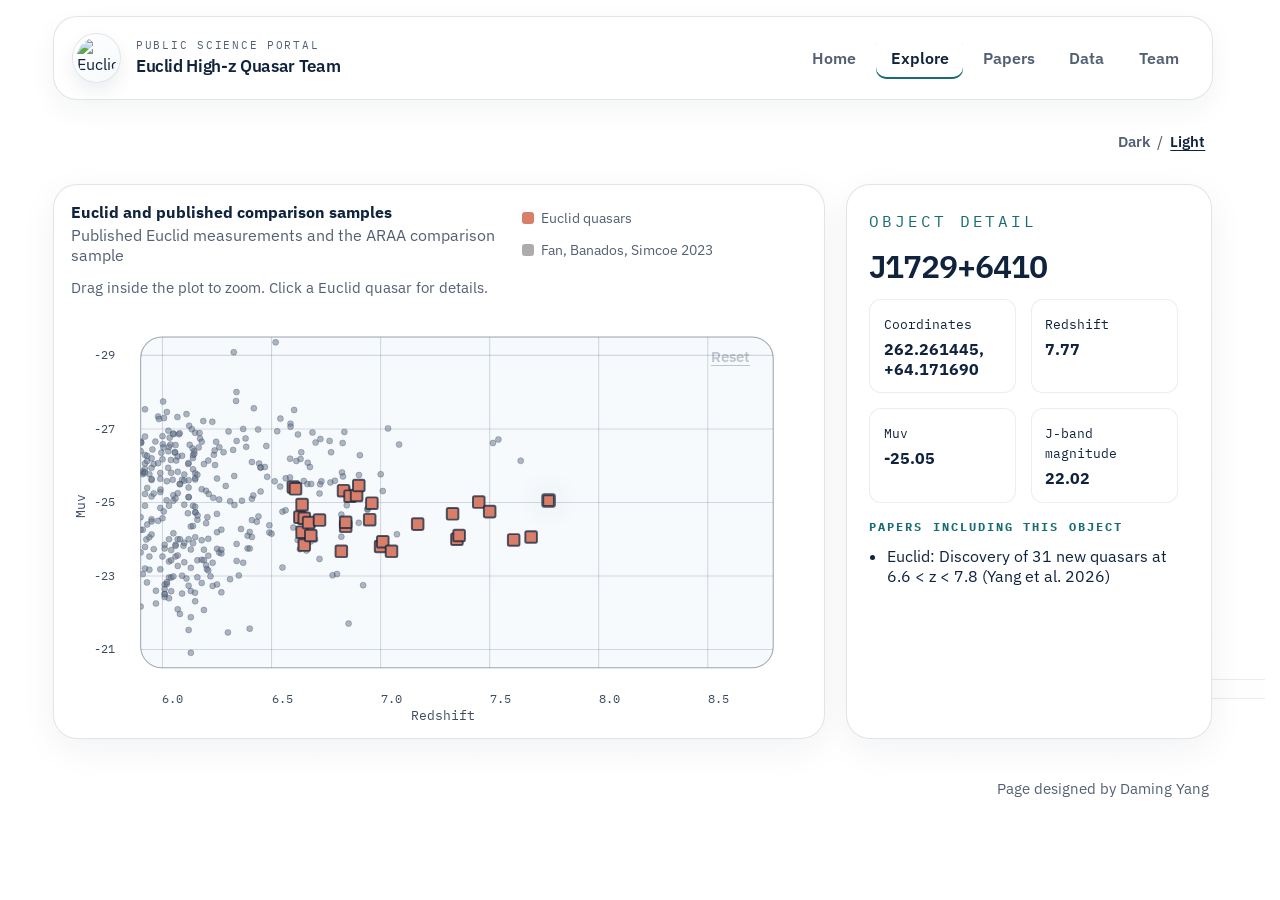
==== explore.html @ 630f3963 "Publish real Euclid quasar sample and paper updates" ====
<!DOCTYPE html>
<html lang="en">
  <head>
    <meta charset="UTF-8" />
    <meta name="viewport" content="width=device-width, initial-scale=1.0" />
    <title>Explore | Euclid High-z Quasar Team</title>
    <meta
      name="description"
      content="Prototype exploration page for the Euclid high-z quasar team."
    />
    <script>
      (function () {
        try {
          var theme = localStorage.getItem("euclid-site-theme");
          document.documentElement.dataset.theme =
            theme === "dark" || theme === "light" ? theme : "light";
        } catch (error) {
          document.documentElement.dataset.theme = "light";
        }
      })();
    </script>
    <link rel="icon" type="image/png" href="assets/logo/icon.png" />
    <link rel="preload" as="image" href="assets/test/bh.png" />
    <link rel="preload" as="image" href="assets/test/bh_light.png" />
    <link rel="stylesheet" href="assets/styles.css" />
    <script defer src="assets/published-sample.js"></script>
    <script defer src="assets/sky-map-overlays.js"></script>
    <script defer src="assets/generated/gaia-equirectangular-inline.js"></script>
    <script defer src="assets/site-data.js"></script>
    <script defer src="assets/site.js"></script>
  </head>
  <body data-page="explore">
    <div class="site-scene" aria-hidden="true">
      <img
        class="site-blackhole-image site-blackhole-light"
        src="assets/test/bh_light.png"
        alt=""
        loading="eager"
        decoding="async"
        fetchpriority="high"
      />
      <img
        class="site-blackhole-image site-blackhole-dark"
        src="assets/test/bh.png"
        alt=""
        loading="eager"
        decoding="async"
        fetchpriority="high"
      />
    </div>
    <div class="site-shell">
      <header class="site-header">
        <a class="brand" href="index.html">
          <img class="brand-logo" src="assets/logo/Euclid_logo.png" alt="Euclid logo" />
          <span class="brand-copy">
            <small>Public Science Portal</small>
            <strong>Euclid High-z Quasar Team</strong>
          </span>
        </a>
        <nav class="site-nav" aria-label="Primary">
          <a data-nav="home" href="index.html">Home</a>
          <a data-nav="explore" href="explore.html">Explore</a>
          <a data-nav="papers" href="papers.html">Papers</a>
          <a data-nav="data" href="data.html">Data</a>
          <a data-nav="team" href="team.html">Team</a>
        </nav>
      </header>
      <div class="site-header-controls">
        <div class="paper-view-toggle site-theme-switcher" aria-label="Theme mode">
          <button class="paper-view-button" type="button" data-theme-option="dark" aria-pressed="false">Dark</button>
          <span class="paper-view-separator" aria-hidden="true">/</span>
          <button class="paper-view-button" type="button" data-theme-option="light" aria-pressed="false">Light</button>
        </div>
      </div>

      <main>
        <section class="plot-section">
          <div class="plot-layout">
            <div class="plot-card">
              <div class="plot-header">
                <div>
                  <strong>Euclid and published comparison samples</strong>
                  <span>Published Euclid measurements and the ARAA comparison sample</span>
                </div>
                <div class="legend">
                  <span><i class="legend-dot euclid"></i>Euclid quasars</span>
                  <span><i class="legend-dot other"></i>Fan, Banados, Simcoe 2023</span>
                </div>
              </div>
              <div class="plot-toolbar">
                <p class="plot-instruction">Drag inside the plot to zoom. Click a Euclid quasar for details.</p>
              </div>
              <div class="plot-stage" id="plot-stage">
                <svg
                  id="quasar-plot"
                  class="quasar-plot"
                  viewBox="0 0 760 430"
                  role="img"
                  aria-label="Scatter plot of redshift versus ultraviolet absolute magnitude"
                ></svg>
                <button
                  class="plot-reset-floating"
                  id="plot-reset-button"
                  type="button"
                  disabled
                >
                  Reset
                </button>
                <div class="plot-point-preview" id="explore-point-preview" hidden></div>
              </div>
              <noscript>
                <p class="noscript-note">The interactive plot requires JavaScript.</p>
              </noscript>
            </div>

            <aside class="detail-card" id="quasar-detail">
              <div class="detail-card-scroll">
                <p class="eyebrow">Object detail</p>
                <h3>J1729+6410</h3>
                <div class="detail-grid">
                  <article>
                    <span>Coordinates</span>
                    <strong>262.261445, +64.171690</strong>
                  </article>
                  <article>
                    <span>Redshift</span>
                    <strong>7.77</strong>
                  </article>
                  <article>
                    <span>Muv</span>
                    <strong>-25.05</strong>
                  </article>
                  <article>
                    <span>J-band magnitude</span>
                    <strong>22.02</strong>
                  </article>
                </div>
                <div class="detail-linked-papers">
                  <h4 class="eyebrow">Papers including this object</h4>
                  <ul>
                    <li>
                      <a href="papers.html#paper-yang-2026">Euclid: Discovery of 31 new quasars at 6.6 &lt; z &lt; 7.8 (Yang et al. 2026)</a>
                    </li>
                  </ul>
                </div>
              </div>
            </aside>
          </div>
        </section>

        <section class="plot-section">
          <div class="plot-card sky-map-card">
            <div class="plot-header">
              <div>
                <strong>Euclid quasar sky map</strong>
                <span>Hammer projection in equatorial coordinates, with the Gaia all-sky view, Euclid survey footprint, and Galactic plane.</span>
              </div>
              <div class="legend">
                <span><i class="legend-dot sky-quasar"></i>Euclid quasars</span>
                <span><i class="legend-dot footprint"></i>Euclid footprint</span>
                <span><i class="legend-dot galactic"></i>Galactic plane</span>
              </div>
            </div>
            <div class="sky-map-stage">
              <canvas
                id="sky-map-background-canvas"
                class="sky-map-background-canvas"
                width="960"
                height="560"
                aria-hidden="true"
              ></canvas>
              <svg
                id="sky-map"
                class="sky-map"
                viewBox="0 0 960 560"
                role="img"
                aria-label="All-sky map of Euclid quasars in equatorial coordinates"
              ></svg>
              <div class="sky-map-drag-hint" aria-hidden="true">
                <span>↔</span> Drag horizontally
              </div>
              <div class="plot-point-preview plot-point-preview-wide" id="sky-map-point-preview" hidden></div>
            </div>
            <p class="sky-map-note">
              RA increases to the left. Drag horizontally to change the central right ascension. The footprint boundary is precomputed from the current RSD equatorial HEALPix map.
              <span class="sky-map-credit">Gaia image credit: ESA/Gaia/DPAC, CC BY-SA 3.0 IGO.</span>
            </p>
          </div>
        </section>

      </main>

      <footer class="site-footer">
        <p></p>
        <p>Page designed by Daming Yang</p>
      </footer>

      <div class="catalog-popover" id="catalog-popover" hidden></div>
    </div>
  </body>
</html>
---- assets/styles.css ----
@import url("https://fonts.googleapis.com/css2?family=Cormorant+Garamond:wght@500;600;700&family=IBM+Plex+Mono:wght@400;500&family=IBM+Plex+Sans:wght@400;500;600&display=swap");

@view-transition {
  navigation: auto;
}

:root {
  --page-background: #ffffff;
  --bg: #ffffff;
  --bg-strong: #ffffff;
  --surface: #ffffff;
  --surface-strong: #ffffff;
  --surface-soft: #f8fafc;
  --surface-muted: rgba(16, 35, 61, 0.04);
  --surface-overlay: rgba(255, 255, 255, 0.98);
  --line: rgba(16, 35, 61, 0.12);
  --line-soft: rgba(16, 35, 61, 0.08);
  --ink: #10233d;
  --ink-soft: rgba(16, 35, 61, 0.72);
  --navy: #10233d;
  --teal: #176d73;
  --teal-soft: #8ec2c0;
  --coral: #d97960;
  --gold: #ccb15e;
  --shadow: 0 10px 36px rgba(16, 35, 61, 0.06);
  --header-shadow: 0 10px 28px rgba(16, 35, 61, 0.05);
  --brand-logo-bg: linear-gradient(145deg, rgba(255, 255, 255, 0.98), rgba(245, 248, 251, 0.92));
  --brand-logo-border: rgba(16, 35, 61, 0.1);
  --brand-logo-shadow: 0 8px 18px rgba(16, 35, 61, 0.08);
  --frame-strong: var(--navy);
  --frame-soft: rgba(16, 35, 61, 0.18);
  --button-primary-ink: #ffffff;
  --button-secondary-border: rgba(16, 35, 61, 0.12);
  --paper-button-active: rgba(16, 35, 61, 0.04);
  --grid-line: rgba(16, 35, 61, 0.03);
  --plot-stroke: rgba(16, 35, 61, 0.16);
  --plot-text: rgba(16, 35, 61, 0.82);
  --plot-frame-fill: rgba(247, 250, 252, 0.92);
  --plot-frame-stroke: rgba(16, 35, 61, 0.22);
  --literature-point: rgba(16, 35, 61, 0.2);
  --other-point: rgba(103, 116, 138, 0.52);
  --other-point-stroke: rgba(16, 35, 61, 0.28);
  --plot-label-color: rgba(16, 35, 61, 0.82);
  --plot-preview-shadow: 0 22px 50px rgba(16, 35, 61, 0.16);
  --plot-preview-hover-shadow: 0 24px 58px rgba(16, 35, 61, 0.2);
  --sky-boundary-stroke: rgba(0, 0, 0, 0.9);
  --sky-grid-stroke: rgba(240, 236, 228, 0.18);
  --sky-label-color: rgba(244, 241, 232, 0.86);
  --sky-axis-label-color: rgba(0, 0, 0, 0.88);
  --sky-footprint-stroke: #78d6ef;
  --sky-galactic-stroke: rgba(244, 241, 232, 0.68);
  --sky-point-fill: #efaa91;
  --sky-point-stroke: rgba(244, 241, 232, 0.9);
  --sky-point-glow: rgba(239, 170, 145, 0.38);
  --popover-shadow: 0 30px 80px rgba(16, 35, 61, 0.16);
  --modal-backdrop: rgba(16, 35, 61, 0.26);
  --control-border-strong: rgba(16, 35, 61, 0.22);
  --table-row-line: rgba(16, 35, 61, 0.1);
  --euclid-point-stroke: rgba(16, 35, 61, 0.74);
  --euclid-point-glow: rgba(16, 35, 61, 0.14);
  --avatar-surface: linear-gradient(145deg, rgba(241, 246, 248, 0.96), rgba(230, 238, 242, 0.92));
  --avatar-figure: rgba(16, 35, 61, 0.9);
  --avatar-accent: rgba(23, 109, 115, 0.18);
  --popup-surface: #ffffff;
  --popup-surface-soft: #f8fafc;
  --popup-line: rgba(16, 35, 61, 0.12);
  --popup-line-soft: rgba(16, 35, 61, 0.08);
  --popup-ink: #10233d;
  --popup-ink-soft: rgba(16, 35, 61, 0.72);
  --theme-toggle-background: transparent;
  --theme-toggle-border: rgba(16, 35, 61, 0.12);
  --theme-toggle-ink: var(--ink-soft);
  --theme-bh-image: url("test/bh_light.png");
  --theme-bh-opacity: 0.32;
  --theme-bh-blend: multiply;
  --theme-bh-shadow:
    drop-shadow(0 0 16px rgba(16, 35, 61, 0.06))
    drop-shadow(0 0 48px rgba(16, 35, 61, 0.08));
  --radius-lg: 24px;
  --radius-md: 16px;
  --radius-sm: 12px;
  --content-width: min(1160px, calc(100vw - 2rem));
}

html[data-theme="dark"] {
  --page-background:
    radial-gradient(circle at 18% 16%, rgba(148, 155, 168, 0.1), transparent 26%),
    radial-gradient(circle at 78% 18%, rgba(255, 255, 255, 0.04), transparent 24%),
    radial-gradient(circle at 82% 84%, rgba(255, 255, 255, 0.03), transparent 20%),
    linear-gradient(180deg, #070809 0%, #090b0d 48%, #020203 100%);
  --bg: #070809;
  --bg-strong: rgba(7, 13, 27, 0.82);
  --surface: rgba(7, 13, 27, 0.76);
  --surface-strong: rgba(7, 13, 27, 0.82);
  --surface-soft: rgba(16, 26, 42, 0.9);
  --surface-muted: rgba(244, 241, 232, 0.08);
  --surface-overlay: rgba(10, 16, 29, 0.98);
  --line: rgba(221, 233, 255, 0.18);
  --line-soft: rgba(221, 233, 255, 0.12);
  --ink: #f5f8ff;
  --ink-soft: rgba(226, 235, 255, 0.76);
  --navy: #f4f1e8;
  --teal: #70c8f1;
  --teal-soft: #8ec2c0;
  --coral: #e59b83;
  --gold: #dfcb86;
  --shadow: 0 24px 60px rgba(0, 0, 0, 0.28);
  --header-shadow: 0 24px 60px rgba(0, 0, 0, 0.28);
  --brand-logo-bg: linear-gradient(145deg, rgba(17, 28, 48, 0.96), rgba(10, 17, 29, 0.96));
  --brand-logo-border: rgba(221, 233, 255, 0.14);
  --brand-logo-shadow: 0 8px 24px rgba(0, 0, 0, 0.28);
  --frame-strong: rgba(244, 241, 232, 0.96);
  --frame-soft: rgba(240, 236, 228, 0.82);
  --button-primary-ink: #08090b;
  --button-secondary-border: rgba(221, 233, 255, 0.18);
  --paper-button-active: rgba(244, 241, 232, 0.08);
  --grid-line: rgba(240, 236, 228, 0.06);
  --plot-stroke: rgba(240, 236, 228, 0.14);
  --plot-text: rgba(226, 235, 255, 0.78);
  --plot-frame-fill: rgba(10, 16, 29, 0.76);
  --plot-frame-stroke: rgba(221, 233, 255, 0.18);
  --literature-point: rgba(240, 236, 228, 0.24);
  --other-point: rgba(214, 213, 210, 0.34);
  --other-point-stroke: rgba(244, 241, 232, 0.18);
  --plot-label-color: rgba(226, 235, 255, 0.72);
  --plot-preview-shadow: 0 24px 58px rgba(0, 0, 0, 0.34);
  --plot-preview-hover-shadow: 0 26px 64px rgba(0, 0, 0, 0.42);
  --sky-boundary-stroke: rgba(244, 241, 232, 0.32);
  --sky-grid-stroke: rgba(240, 236, 228, 0.18);
  --sky-label-color: rgba(244, 241, 232, 0.86);
  --sky-axis-label-color: rgba(244, 241, 232, 0.86);
  --sky-footprint-stroke: #78d6ef;
  --sky-galactic-stroke: rgba(244, 241, 232, 0.68);
  --sky-point-fill: #efaa91;
  --sky-point-stroke: rgba(244, 241, 232, 0.9);
  --sky-point-glow: rgba(239, 170, 145, 0.38);
  --popover-shadow: 0 30px 80px rgba(0, 0, 0, 0.42);
  --modal-backdrop: rgba(3, 8, 15, 0.58);
  --control-border-strong: rgba(221, 233, 255, 0.22);
  --table-row-line: rgba(221, 233, 255, 0.12);
  --euclid-point-stroke: rgba(244, 241, 232, 0.88);
  --euclid-point-glow: rgba(239, 170, 145, 0.26);
  --avatar-surface: linear-gradient(145deg, rgba(18, 29, 47, 0.96), rgba(11, 18, 31, 0.94));
  --avatar-figure: rgba(244, 241, 232, 0.94);
  --avatar-accent: rgba(112, 200, 241, 0.16);
  --theme-toggle-background: rgba(244, 241, 232, 0.06);
  --theme-toggle-border: rgba(244, 241, 232, 0.18);
  --theme-toggle-ink: #f4f1e8;
  --theme-bh-image: url("test/bh.png");
  --theme-bh-opacity: 0.74;
  --theme-bh-blend: screen;
  --theme-bh-shadow:
    drop-shadow(0 0 18px rgba(255, 214, 164, 0.08))
    drop-shadow(0 0 80px rgba(255, 214, 164, 0.08));
}

* {
  box-sizing: border-box;
}

html {
  scroll-behavior: smooth;
  overflow-y: scroll;
  scrollbar-gutter: stable;
}

body {
  margin: 0;
  color: var(--ink);
  font-family: "IBM Plex Sans", sans-serif;
  background: var(--page-background);
  min-height: 100vh;
}

body.has-modal {
  overflow: hidden;
}

main {
  view-transition-name: page-main;
}

.brand-logo {
  view-transition-name: brand-logo;
}

.brand-copy {
  view-transition-name: brand-copy;
}

.site-nav [data-nav="home"] {
  view-transition-name: nav-home;
}

.site-nav [data-nav="explore"] {
  view-transition-name: nav-explore;
}

.site-nav [data-nav="papers"] {
  view-transition-name: nav-papers;
}

.site-nav [data-nav="data"] {
  view-transition-name: nav-data;
}

.site-nav [data-nav="team"] {
  view-transition-name: nav-team;
}

::view-transition-old(page-main) {
  animation: page-fade-out 150ms ease both;
}

::view-transition-new(page-main) {
  animation: page-fade-in 240ms cubic-bezier(0.2, 0.8, 0.2, 1) both;
}

::view-transition-old(brand-logo),
::view-transition-new(brand-logo),
::view-transition-old(brand-copy),
::view-transition-new(brand-copy),
::view-transition-old(nav-home),
::view-transition-new(nav-home),
::view-transition-old(nav-explore),
::view-transition-new(nav-explore),
::view-transition-old(nav-papers),
::view-transition-new(nav-papers),
::view-transition-old(nav-data),
::view-transition-new(nav-data),
::view-transition-old(nav-team),
::view-transition-new(nav-team) {
  animation-duration: 180ms;
  animation-timing-function: ease;
}

@keyframes page-fade-out {
  from {
    opacity: 1;
    transform: translateY(0);
  }

  to {
    opacity: 0;
    transform: translateY(8px);
  }
}

@keyframes page-fade-in {
  from {
    opacity: 0;
    transform: translateY(10px);
  }

  to {
    opacity: 1;
    transform: translateY(0);
  }
}

body::before {
  content: "";
  position: fixed;
  inset: 0;
  pointer-events: none;
  background:
    linear-gradient(90deg, transparent 0, transparent calc(100% - 1px), var(--grid-line) calc(100% - 1px)),
    linear-gradient(180deg, transparent 0, transparent calc(100% - 1px), var(--grid-line) calc(100% - 1px));
  background-size: 160px 160px;
  opacity: 0.22;
}

.site-scene {
  position: fixed;
  inset: 0;
  overflow: hidden;
  pointer-events: none;
  z-index: 0;
}

.site-blackhole-image {
  position: absolute;
  right: clamp(-14rem, -10vw, -4rem);
  bottom: clamp(-12rem, -11vh, -4rem);
  width: clamp(30rem, 36vmax, 64rem);
  max-width: 62vw;
  aspect-ratio: 3 / 2;
  object-fit: contain;
  filter: var(--theme-bh-shadow);
  mix-blend-mode: var(--theme-bh-blend);
  opacity: 0;
  will-change: opacity, transform;
  transform: translateZ(0);
}

html[data-theme="light"] .site-blackhole-light {
  opacity: var(--theme-bh-opacity);
}

html[data-theme="dark"] .site-blackhole-dark {
  opacity: var(--theme-bh-opacity);
}

.plot-frame {
  fill: var(--plot-frame-fill);
  stroke: var(--plot-frame-stroke);
}

.plot-frame-outline {
  fill: none;
  stroke: var(--plot-frame-stroke);
  stroke-width: 1.1px;
  pointer-events: none;
}

a {
  color: inherit;
  text-decoration: none;
}

img {
  display: block;
  max-width: 100%;
}

.site-shell {
  width: var(--content-width);
  margin: 0 auto;
  padding: 1rem 0 2.5rem;
}

.site-header,
.site-footer,
.hero,
.plot-section,
.card-section,
.split-callout {
  position: relative;
  z-index: 1;
}

.site-header {
  display: flex;
  align-items: center;
  justify-content: space-between;
  gap: 1rem;
  margin-bottom: 2rem;
  padding: 1rem 1.15rem;
  border: 1px solid var(--line);
  border-radius: var(--radius-lg);
  background: var(--surface-strong);
  backdrop-filter: blur(10px);
  box-shadow: var(--header-shadow);
}

.brand {
  display: inline-flex;
  align-items: center;
  gap: 0.9rem;
}

.brand-copy {
  display: flex;
  flex-direction: column;
  gap: 0.12rem;
}

.brand strong,
.site-nav a,
.button,
.download-link {
  font-weight: 600;
}

.brand small,
.metric-strip span,
.plot-header span,
.small-note,
.site-footer p:last-child {
  color: var(--ink-soft);
}

.brand strong {
  font-size: 1.08rem;
  letter-spacing: -0.02em;
}

.brand small {
  text-transform: uppercase;
  letter-spacing: 0.16em;
  font-size: 0.68rem;
  font-family: "IBM Plex Mono", monospace;
}

.brand-logo {
  width: 3.1rem;
  height: 3.1rem;
  padding: 0.24rem;
  border-radius: 999px;
  background: var(--brand-logo-bg);
  border: 1px solid var(--brand-logo-border);
  box-shadow: var(--brand-logo-shadow);
  object-fit: contain;
  flex-shrink: 0;
}

.brand-mark {
  display: grid;
  place-items: center;
  width: 2.8rem;
  height: 2.8rem;
  border-radius: 12px;
  background: var(--navy);
  color: #fff;
  font-family: "IBM Plex Mono", monospace;
  letter-spacing: 0.08em;
}

.site-nav {
  display: flex;
  gap: 0.35rem;
  flex-wrap: wrap;
  align-items: center;
}

.site-nav a {
  padding: 0.7rem 0.9rem;
  border-radius: 10px;
  color: var(--ink-soft);
  transition: color 150ms ease, box-shadow 150ms ease, background-color 150ms ease, transform 120ms ease, border-color 150ms ease;
}

.site-nav a.is-active {
  background: transparent;
  color: var(--ink);
  box-shadow: inset 0 -2px 0 var(--teal);
}

.site-header-controls {
  display: flex;
  justify-content: flex-end;
  margin: 0.8rem 0 0.2rem;
  padding-right: 0.45rem;
}

.site-theme-switcher {
  align-items: center;
}

.hero,
.split-callout {
  display: grid;
  grid-template-columns: minmax(0, 1.7fr) minmax(280px, 0.95fr);
  gap: 1.5rem;
  align-items: stretch;
}

.hero {
  margin-top: 2rem;
}

.page-hero {
  margin-bottom: 2.4rem;
}

.team-intro-panel,
.hero-copy,
.hero-panel,
.plot-card,
.detail-card,
.info-card,
.paper-card,
.cutout-card,
.team-card,
.split-callout,
.table-shell {
  border: 1px solid var(--line);
  background: var(--surface);
  backdrop-filter: blur(16px);
  box-shadow: var(--shadow);
}

.team-intro-panel,
.hero-copy,
.hero-panel,
.split-callout {
  padding: clamp(1.4rem, 2vw, 2rem);
  border-radius: var(--radius-lg);
}

.team-intro-panel {
  background: var(--surface-strong);
  border-top: 4px solid var(--frame-soft);
}

.team-intro-layout {
  display: grid;
  grid-template-columns: minmax(220px, 0.75fr) minmax(0, 1.5fr);
  gap: 1.8rem;
  align-items: center;
}

.team-intro-copy h1 {
  font-size: clamp(2.5rem, 3.8vw, 3.5rem);
  max-width: none;
  white-space: nowrap;
  margin-bottom: 1rem;
}

.team-intro-copy .lede {
  margin-bottom: 1rem;
}

.hero-copy {
  min-height: 26rem;
  display: flex;
  flex-direction: column;
  justify-content: space-between;
  background: var(--surface-strong);
  color: var(--ink);
  border-top: 4px solid var(--frame-strong);
}

.hero-copy h1 {
  font-size: clamp(1.95rem, 3.4vw, 3.15rem);
  max-width: none;
}

.hero-title-line {
  display: block;
  white-space: nowrap;
}

.hero-copy .lede,
.hero-copy .eyebrow {
  color: var(--ink-soft);
}

.hero-panel {
  display: flex;
  flex-direction: column;
  justify-content: space-between;
  min-height: 26rem;
  background: var(--surface-strong);
  border-top: 4px solid var(--frame-soft);
}

.hero-panel.narrow {
  min-height: auto;
}

.team-consortium-logo {
  width: min(100%, 18rem);
  padding: 0.85rem 1rem;
  border-radius: 20px;
  background: var(--surface-strong);
  border: 1px solid var(--line-soft);
  object-fit: contain;
}

.eyebrow {
  margin: 0 0 0.7rem;
  text-transform: uppercase;
  letter-spacing: 0.18em;
  font-size: 0.72rem;
  font-family: "IBM Plex Mono", monospace;
  color: var(--teal);
}

h1,
h2,
h3 {
  margin: 0;
  font-family: "Cormorant Garamond", serif;
  font-weight: 600;
  letter-spacing: -0.02em;
}

h1 {
  font-size: clamp(2.7rem, 5.2vw, 4.8rem);
  line-height: 0.94;
  max-width: 12ch;
}

h2 {
  font-size: clamp(2.4rem, 5vw, 3.4rem);
  line-height: 0.95;
}

h3 {
  font-size: clamp(1.6rem, 3vw, 2rem);
}

.detail-card h3 {
  font-family: "IBM Plex Sans", sans-serif;
  font-size: clamp(1.85rem, 2.5vw, 2.25rem);
  font-weight: 600;
  letter-spacing: -0.03em;
  line-height: 1.05;
}

.lede,
.section-heading p,
.detail-card p,
.paper-card p,
.cutout-card p,
.team-card p,
.split-callout p,
.info-card p,
.hero-panel p {
  font-size: 1.02rem;
  line-height: 1.7;
}

.hero-actions {
  display: flex;
  gap: 0.9rem;
  flex-wrap: wrap;
  margin-top: 1.6rem;
}

.button,
.download-link {
  display: inline-flex;
  align-items: center;
  justify-content: center;
  gap: 0.45rem;
  width: fit-content;
  padding: 0.9rem 1.2rem;
  border-radius: 999px;
  border: 1px solid transparent;
  transition: transform 120ms ease, border-color 120ms ease, background 120ms ease;
}

.button:hover,
.download-link:hover,
.site-nav a:hover {
  transform: translateY(-1px);
}

.button.primary {
  background: var(--navy);
  color: var(--button-primary-ink);
}

.button.small {
  padding: 0.62rem 0.95rem;
  font-size: 0.92rem;
}

.button.secondary,
.download-link {
  background: transparent;
  border-color: var(--button-secondary-border);
}

.button:disabled {
  opacity: 0.46;
  cursor: not-allowed;
  transform: none;
}

.metric-strip {
  display: grid;
  gap: 0.8rem;
}

.metric-strip article {
  display: flex;
  justify-content: space-between;
  align-items: baseline;
  gap: 0.8rem;
  padding: 0.85rem 0 0.9rem;
  border-bottom: 1px solid var(--line);
}

.metric-strip strong {
  font-size: clamp(1.7rem, 4vw, 2.6rem);
  color: var(--navy);
}

.plot-section,
.card-section {
  margin-top: 2rem;
}

.section-heading {
  display: grid;
  gap: 0.3rem;
  margin-bottom: 1.1rem;
  max-width: 48rem;
}

.section-heading-row {
  display: flex;
  align-items: center;
  justify-content: space-between;
  gap: 1rem;
  max-width: none;
}

.plot-layout {
  display: grid;
  grid-template-columns: minmax(0, 2fr) minmax(300px, 0.95fr);
  gap: 1.3rem;
  align-items: stretch;
}

.plot-card,
.detail-card,
.info-card,
.paper-card,
.cutout-card,
.team-card,
.table-shell {
  border-radius: var(--radius-lg);
}

.plot-card {
  position: relative;
  padding: 1.1rem 1.1rem 0.9rem;
  background: var(--surface-strong);
}

.plot-header {
  display: flex;
  align-items: center;
  justify-content: space-between;
  gap: 1rem;
  margin-bottom: 0.8rem;
}

.plot-toolbar {
  display: flex;
  align-items: center;
  justify-content: space-between;
  gap: 1rem;
  margin-bottom: 0.65rem;
}

.plot-instruction {
  margin: 0;
  color: var(--ink-soft);
  font-size: 0.94rem;
}

.plot-actions {
  display: flex;
  gap: 0.65rem;
  flex-wrap: wrap;
}

.plot-stage {
  position: relative;
}

.plot-header strong {
  display: block;
  margin-bottom: 0.2rem;
}

.legend {
  display: flex;
  gap: 0.8rem;
  flex-wrap: wrap;
  font-size: 0.9rem;
}

.legend span {
  display: inline-flex;
  align-items: center;
  gap: 0.45rem;
}

.legend-dot {
  width: 0.75rem;
  height: 0.75rem;
  border-radius: 50%;
  display: inline-block;
}

.legend-dot.pilot {
  background: var(--gold);
}

.legend-dot.confirmed {
  background: var(--teal);
}

.legend-dot.candidate {
  background: var(--coral);
}

.legend-dot.published {
  background: var(--teal);
}

.legend-dot.euclid {
  background: #d97f69;
  border-radius: 3px;
}

.legend-dot.other {
  background: rgba(128, 128, 128, 0.65);
  border-radius: 3px;
}

.legend-dot.sky-quasar {
  background: var(--sky-point-fill);
  box-shadow: inset 0 0 0 1px var(--sky-point-stroke);
}

.legend-dot.footprint {
  background: transparent;
  border: 2px solid var(--sky-footprint-stroke);
  border-radius: 3px;
}

.legend-dot.galactic {
  width: 1rem;
  height: 0;
  border-radius: 0;
  border-top: 2px dashed var(--sky-galactic-stroke);
}

.quasar-plot {
  width: 100%;
  height: auto;
  display: block;
  overflow: visible;
  user-select: none;
  -webkit-user-select: none;
}

.quasar-plot *,
.plot-label,
.axis-label {
  user-select: none;
  -webkit-user-select: none;
}

.plot-reset-floating {
  position: absolute;
  top: calc(7% + 0.8rem);
  right: calc(4.5% + 1.45rem);
  z-index: 6;
  padding: 0;
  border: 0;
  background: transparent;
  color: var(--ink-soft);
  font: inherit;
  font-size: 0.94rem;
  font-weight: 600;
  line-height: 1;
  text-decoration: underline;
  text-decoration-thickness: 1px;
  text-underline-offset: 0.18em;
  cursor: pointer;
}

.plot-reset-floating:hover,
.plot-reset-floating:focus-visible {
  color: var(--navy);
}

.plot-reset-floating:disabled {
  opacity: 0.34;
  cursor: default;
}

.plot-point-preview {
  position: absolute;
  z-index: 8;
  width: min(320px, calc(100% - 2rem));
}

.plot-point-preview-wide {
  width: min(420px, calc(100% - 2rem));
}

.plot-point-preview[hidden] {
  display: none;
}

.plot-point-preview-card {
  border: 1px solid var(--popup-line);
  border-radius: 16px;
  background: var(--popup-surface);
  box-shadow: var(--plot-preview-shadow);
  padding: 0.55rem;
}

.sky-map-card {
  padding: 1.1rem 1.1rem 1rem;
  background: var(--surface-strong);
}

.sky-map-stage {
  position: relative;
  aspect-ratio: 12 / 7;
}

.sky-map-drag-hint {
  position: absolute;
  top: 0.85rem;
  left: 50%;
  z-index: 3;
  display: inline-flex;
  align-items: center;
  gap: 0.4rem;
  padding: 0.42rem 0.68rem;
  border: 1px solid var(--line);
  border-radius: 999px;
  background: var(--surface-overlay);
  color: var(--ink-soft);
  box-shadow: 0 6px 18px rgba(7, 13, 27, 0.12);
  font-size: 0.82rem;
  font-weight: 600;
  line-height: 1;
  pointer-events: none;
  transform: translateX(-50%);
}

.sky-map-drag-hint span {
  font-size: 1rem;
}

.sky-map-background-canvas {
  position: absolute;
  inset: 0;
  width: 100%;
  height: 100%;
  display: block;
  pointer-events: none;
  z-index: 0;
}

.sky-map {
  position: relative;
  z-index: 1;
  width: 100%;
  height: auto;
  display: block;
  overflow: visible;
  cursor: grab;
  user-select: none;
  -webkit-user-select: none;
}

.sky-map:active {
  cursor: grabbing;
}

.sky-map * {
  user-select: none;
  -webkit-user-select: none;
}

.sky-map-background {
  fill: transparent;
  pointer-events: none;
}

.sky-map-outline {
  fill: none;
  stroke: var(--sky-boundary-stroke);
  stroke-width: 1.7px;
  pointer-events: none;
}

.sky-map-grid {
  fill: none;
  stroke: var(--sky-grid-stroke);
  stroke-width: 1.35px;
  pointer-events: none;
}

.sky-map-footprint {
  fill: none;
  stroke: var(--sky-footprint-stroke);
  stroke-width: 2.2px;
  stroke-linecap: round;
  stroke-linejoin: round;
  pointer-events: none;
}

.sky-map-galactic {
  fill: none;
  stroke: var(--sky-galactic-stroke);
  stroke-width: 2px;
  stroke-dasharray: 10 6;
  stroke-linecap: round;
  pointer-events: none;
}

.sky-map-point {
  cursor: pointer;
  fill: var(--sky-point-fill);
  stroke: var(--sky-point-stroke);
  stroke-width: 1.8px;
  transition: stroke-width 120ms ease, filter 120ms ease;
}

.sky-map-point:hover,
.sky-map-point:focus,
.sky-map-point.is-active {
  stroke-width: 2.5px;
  filter: drop-shadow(0 0 12px var(--sky-point-glow));
}

.sky-map-label {
  fill: var(--sky-label-color);
  font-family: "IBM Plex Mono", monospace;
  font-size: 12.5px;
  font-weight: 500;
}

.sky-map-axis-label {
  fill: var(--sky-axis-label-color);
  font-family: "IBM Plex Mono", monospace;
  font-size: 12.5px;
  font-weight: 500;
}

.sky-map-note {
  margin: 0.9rem 0 0;
  color: var(--ink-soft);
  font-size: 0.92rem;
}

.sky-map-credit {
  display: block;
  margin-top: 0.3rem;
  font-size: 0.84rem;
}

.plot-point-preview-card.is-expandable {
  cursor: zoom-in;
  transition: transform 120ms ease, box-shadow 120ms ease;
}

.plot-point-preview-card.is-expandable:hover,
.plot-point-preview-card.is-expandable:focus-visible {
  transform: translateY(-1px);
  box-shadow: var(--plot-preview-hover-shadow);
}

.plot-point-preview-card img {
  display: block;
  width: 100%;
  border-radius: 12px;
  border: 1px solid var(--popup-line-soft);
  background: var(--popup-surface-soft);
}

.plot-point-preview-cutout {
  margin-top: 0.45rem;
}

.detail-card {
  padding: 1.4rem 1rem 1.4rem 1.4rem;
  min-height: 26rem;
  background: var(--surface-strong);
  overflow: hidden;
}

.detail-card-scroll {
  display: flex;
  flex-direction: column;
  gap: 0.95rem;
  min-height: 0;
  height: 100%;
  overflow-y: auto;
  padding-right: 0.45rem;
  scrollbar-gutter: stable;
  scrollbar-width: thin;
  scrollbar-color: var(--line-strong) transparent;
}

.detail-card-scroll::-webkit-scrollbar {
  width: 10px;
}

.detail-card-scroll::-webkit-scrollbar-track {
  background: transparent;
}

.detail-card-scroll::-webkit-scrollbar-thumb {
  background: var(--line-strong);
  border-radius: 999px;
  border: 2px solid transparent;
  background-clip: padding-box;
}

.detail-card-scroll ul {
  margin: 0.45rem 0 0;
  padding: 0 0 0 1.15rem;
}

.detail-card-scroll li {
  margin-bottom: 0.5rem;
}

.detail-card-scroll > * {
  margin-top: 0;
  margin-bottom: 0;
}

.detail-grid {
  display: grid;
  grid-template-columns: repeat(2, minmax(0, 1fr));
  gap: 0.9rem;
}

.detail-grid article {
  padding: 0.85rem;
  border-radius: var(--radius-sm);
  background: var(--surface-strong);
  border: 1px solid var(--line-soft);
}

.detail-grid span,
.paper-meta,
.catalog-table,
.mono {
  font-family: "IBM Plex Mono", monospace;
  font-size: 0.84rem;
}

.detail-grid strong {
  display: block;
  margin-top: 0.35rem;
  font-size: 1rem;
  font-family: "IBM Plex Sans", sans-serif;
}

.detail-linked-papers {
  padding-top: 0.1rem;
}

.detail-linked-papers a {
  color: var(--ink);
  text-decoration: none;
}

.detail-linked-papers a:hover,
.detail-linked-papers a:focus-visible {
  color: var(--accent);
  text-decoration: underline;
}

.three-up,
.paper-grid,
.cutout-grid,
.team-grid {
  display: grid;
  gap: 1rem;
}

.three-up {
  grid-template-columns: repeat(3, minmax(0, 1fr));
}

.paper-grid {
  grid-template-columns: repeat(2, minmax(0, 1fr));
}

.paper-grid.compact {
  grid-template-columns: repeat(3, minmax(0, 1fr));
}

.cutout-grid,
.team-grid {
  grid-template-columns: repeat(3, minmax(0, 1fr));
}

.team-grid {
  grid-template-columns: repeat(5, minmax(0, 1fr));
}

.team-grid.is-list {
  grid-template-columns: repeat(2, minmax(0, 1fr));
  gap: 0 1.4rem;
}

.team-grid.is-list .team-card {
  padding: 1rem 0;
  border: 0;
  border-bottom: 1px solid var(--table-row-line);
  border-radius: 0;
  background: transparent;
  box-shadow: none;
}

.team-grid.is-list .team-card:nth-last-child(-n + 2) {
  border-bottom: 0;
}

.team-grid.is-list .team-card h3 {
  margin-bottom: 0.2rem;
}

@media (max-width: 1180px) {
  .team-grid {
    grid-template-columns: repeat(4, minmax(0, 1fr));
  }

  .team-grid.is-list {
    grid-template-columns: repeat(2, minmax(0, 1fr));
  }
}

.info-card,
.paper-card,
.cutout-card,
.team-card {
  padding: 1.25rem;
}

.paper-card,
.cutout-card,
.team-card {
  background: var(--surface-strong);
}

.paper-link-block {
  display: block;
  color: inherit;
  text-decoration: none;
}

.paper-link-block:hover h3,
.paper-link-block:focus-visible h3 {
  text-decoration: underline;
  text-underline-offset: 0.14em;
}

.paper-toolbar {
  display: flex;
  align-items: flex-start;
  justify-content: space-between;
  gap: 1rem;
  margin-bottom: 1rem;
}

.paper-filters,
.paper-view-toggle {
  display: flex;
  flex-wrap: wrap;
  gap: 0.55rem;
}

.paper-filter-button {
  padding: 0.48rem 0.78rem;
  border-radius: 999px;
  border: 1px solid var(--line);
  background: var(--surface-strong);
  color: var(--ink-soft);
  font: inherit;
  font-size: 0.92rem;
  cursor: pointer;
  transition: color 120ms ease, border-color 120ms ease, background-color 120ms ease;
}

.paper-filter-button:hover,
.paper-filter-button:focus-visible {
  color: var(--navy);
  border-color: var(--control-border-strong);
}

.paper-filter-button.is-active {
  color: var(--navy);
  border-color: var(--line);
  background: var(--paper-button-active);
}

.paper-view-toggle {
  align-items: center;
  gap: 0.45rem;
}

.paper-view-button {
  padding: 0;
  border: 0;
  background: transparent;
  color: var(--ink-soft);
  font: inherit;
  font-size: 0.94rem;
  font-weight: 600;
  cursor: pointer;
  text-decoration: none;
  text-underline-offset: 0.18em;
  text-decoration-thickness: 1px;
  transition: color 120ms ease, text-decoration-color 120ms ease;
}

.paper-view-button:hover,
.paper-view-button:focus-visible {
  color: var(--navy);
}

.paper-view-button.is-active {
  color: var(--navy);
  text-decoration: underline;
}

.paper-view-separator {
  color: var(--ink-soft);
}

.paper-grid.is-list {
  display: block;
}

.paper-grid.is-list .paper-card {
  padding: 1rem 0;
  border: 0;
  border-bottom: 1px solid var(--table-row-line);
  border-radius: 0;
  background: transparent;
  box-shadow: none;
}

.paper-grid.is-list .paper-card:first-child {
  padding-top: 0;
}

.paper-grid.is-list .paper-card:last-child {
  border-bottom: 0;
  padding-bottom: 0;
}

.paper-empty-state {
  max-width: 32rem;
}

.tag-row {
  display: flex;
  gap: 0.45rem;
  flex-wrap: wrap;
  margin-top: 1rem;
}

.tag {
  padding: 0.35rem 0.6rem;
  border-radius: 999px;
  background: var(--surface-muted);
  font-size: 0.86rem;
}

.paper-meta,
.member-role,
.catalog-table td,
.catalog-table th,
.small-note {
  color: var(--ink-soft);
}

.cutout-thumb,
.team-figure {
  margin-bottom: 1rem;
  border-radius: 18px;
  overflow: hidden;
  border: 1px solid var(--line);
  background: var(--surface-muted);
}

.cutout-thumb img,
.team-figure img {
  width: 100%;
  aspect-ratio: 1 / 1;
  object-fit: cover;
}

.team-figure-placeholder {
  display: grid;
  place-items: center;
  aspect-ratio: 1 / 1;
  background: var(--avatar-surface);
}

.team-avatar-placeholder {
  position: relative;
  width: 68%;
  height: 68%;
}

.team-avatar-placeholder::before {
  content: "";
  position: absolute;
  top: 4%;
  left: 50%;
  width: 34%;
  aspect-ratio: 1 / 1;
  border-radius: 50%;
  transform: translateX(-50%);
  background: var(--avatar-figure);
  box-shadow: 0 0 0 10px var(--avatar-accent);
}

.team-avatar-placeholder::after {
  content: "";
  position: absolute;
  left: 50%;
  bottom: 2%;
  width: 82%;
  height: 48%;
  transform: translateX(-50%);
  border-radius: 52% 52% 18% 18% / 86% 86% 14% 14%;
  background: var(--avatar-figure);
}

.team-card h3 {
  margin-bottom: 0.35rem;
}

.member-role {
  margin: 0;
}

.split-callout {
  margin-top: 2rem;
  grid-template-columns: minmax(0, 1.1fr) minmax(0, 1fr) auto;
  align-items: center;
  background: var(--surface-strong);
  border-top: 4px solid var(--teal);
}

.download-panel {
  gap: 0.9rem;
}

.download-link {
  width: 100%;
}

.table-shell {
  padding: 0.4rem;
  overflow: auto;
  background: var(--surface-strong);
}

.catalog-table {
  width: 100%;
  border-collapse: collapse;
}

.catalog-table th,
.catalog-table td {
  padding: 0.9rem 0.85rem;
  text-align: left;
  border-bottom: 1px solid var(--table-row-line);
  white-space: nowrap;
}

.table-sort {
  display: inline-flex;
  align-items: center;
  justify-content: space-between;
  gap: 0.45rem;
  width: 100%;
  padding: 0;
  border: 0;
  background: transparent;
  color: inherit;
  font: inherit;
  font-weight: 600;
  cursor: pointer;
}

.table-sort:hover,
.table-sort:focus-visible {
  color: var(--navy);
}

.table-sort-indicator {
  display: inline-grid;
  grid-template-rows: repeat(2, 0.45rem);
  align-items: center;
  justify-items: center;
  min-width: 0.8rem;
  color: var(--ink-soft);
  text-align: right;
  line-height: 1;
}

.table-sort-indicator::before,
.table-sort-indicator::after {
  font-size: 0.56rem;
  opacity: 0.34;
}

.table-sort-indicator::before {
  content: "\25B2";
}

.table-sort-indicator::after {
  content: "\25BC";
  margin-top: -0.1rem;
}

.catalog-table th[aria-sort="ascending"] .table-sort-indicator::before {
  opacity: 0.9;
  color: var(--navy);
}

.catalog-table th[aria-sort="ascending"] .table-sort-indicator::after {
  opacity: 0.18;
}

.catalog-table th[aria-sort="descending"] .table-sort-indicator::before {
  opacity: 0.18;
}

.catalog-table th[aria-sort="descending"] .table-sort-indicator::after {
  opacity: 0.9;
  color: var(--navy);
}

.table-link {
  border: 0;
  padding: 0;
  background: transparent;
  color: var(--navy);
  font: inherit;
  font-weight: 600;
  cursor: pointer;
}

.table-link:hover,
.table-link:focus-visible {
  text-decoration: underline;
  text-underline-offset: 0.18em;
}

.catalog-table td:first-child,
.catalog-table th:first-child {
  position: sticky;
  left: 0;
  background: var(--surface-strong);
}

.catalog-popover {
  position: fixed;
  inset: 0;
  z-index: 1200;
  display: grid;
  place-items: center;
  padding: 1.75rem;
  background: var(--modal-backdrop);
  backdrop-filter: blur(14px);
}

.catalog-popover[hidden] {
  display: none;
}

.catalog-popover-panel {
  width: min(1080px, calc(100vw - 2rem));
  max-height: calc(100vh - 3rem);
  overflow: auto;
  border: 1px solid var(--popup-line);
  border-radius: 24px;
  background: var(--popup-surface);
  color: var(--popup-ink);
  box-shadow: var(--popover-shadow);
  padding: 1.4rem;
}

.catalog-popover-panel.compact {
  width: min(760px, calc(100vw - 2rem));
  padding: 0.95rem;
}

.popover-top {
  display: flex;
  align-items: flex-start;
  justify-content: space-between;
  gap: 1rem;
}

.popover-compact-top {
  display: flex;
  justify-content: flex-end;
  margin-bottom: 0.6rem;
}

.popover-close {
  border: 1px solid var(--popup-line);
  border-radius: 999px;
  background: var(--popup-surface);
  color: var(--popup-ink);
  padding: 0.8rem 1rem;
  font: inherit;
  font-weight: 600;
  cursor: pointer;
}

.catalog-popover-panel .eyebrow {
  color: #176d73;
}

.catalog-popover-panel .paper-meta,
.catalog-popover-panel .detail-placeholder,
.catalog-popover-panel .detail-grid span,
.catalog-popover-panel .mono {
  color: var(--popup-ink-soft);
}

.catalog-popover-panel .detail-grid article {
  background: var(--popup-surface);
  border: 1px solid var(--popup-line-soft);
}

.catalog-popover-panel .button.secondary {
  color: var(--popup-ink);
  border-color: var(--popup-line);
}

.popover-media {
  display: grid;
  grid-template-columns: repeat(2, minmax(0, 1fr));
  gap: 1rem;
  margin-top: 1.1rem;
}

.popover-media-single {
  grid-template-columns: 1fr;
}

.compact-media {
  gap: 0.75rem;
  margin-top: 0;
}

.popover-spectrum img,
.popover-media-card img {
  width: 100%;
  display: block;
  border-radius: 16px;
  border: 1px solid var(--popup-line-soft);
  background: var(--popup-surface-soft);
}

.popover-cutouts {
  display: grid;
  grid-template-columns: repeat(2, minmax(0, 1fr));
  gap: 1rem;
}

.popover-media-card {
  border: 1px solid var(--popup-line-soft);
  border-radius: 20px;
  padding: 1rem;
  background: var(--popup-surface);
}

.catalog-popover-panel.compact .popover-media-card {
  padding: 0.8rem;
  border-radius: 16px;
}

.site-footer {
  display: flex;
  justify-content: space-between;
  gap: 1rem;
  margin-top: 2.5rem;
  padding: 0 0.2rem;
  font-size: 0.94rem;
}

.site-footer p {
  margin: 0;
}

.noscript-note,
.detail-placeholder {
  color: var(--ink-soft);
}

.plot-grid,
.plot-grid path,
.plot-axis path,
.plot-axis line {
  stroke: var(--plot-stroke);
}

.plot-grid {
  stroke-width: 1.05px;
  vector-effect: non-scaling-stroke;
}

.plot-axis text,
.plot-grid text,
.axis-label {
  fill: var(--plot-text);
  font-family: "IBM Plex Mono", monospace;
  font-size: 13px;
}

.literature-point {
  fill: var(--literature-point);
}

.other-quasar-point {
  fill: var(--other-point);
  stroke: var(--other-point-stroke);
  stroke-width: 0.85px;
  pointer-events: none;
}

.euclid-point {
  cursor: pointer;
  stroke: var(--euclid-point-stroke);
  stroke-width: 2px;
  transition: stroke-width 120ms ease, filter 120ms ease;
}

.euclid-point.is-active,
.euclid-point:hover,
.euclid-point:focus {
  stroke-width: 3px;
  filter: drop-shadow(0 0 12px var(--euclid-point-glow));
}

.plot-label {
  font-family: "IBM Plex Mono", monospace;
  font-size: 12px;
  fill: var(--plot-label-color);
}

.plot-selection {
  fill: rgba(217, 127, 105, 0.13);
  stroke: rgba(217, 127, 105, 0.9);
  stroke-width: 2px;
  stroke-dasharray: 7 5;
  pointer-events: none;
}

@media (max-width: 980px) {
  .site-header,
  .hero,
  .plot-layout,
  .split-callout {
    grid-template-columns: 1fr;
  }

  .site-header,
  .plot-header,
  .site-footer {
    flex-direction: column;
    align-items: flex-start;
  }

  .team-intro-layout {
    grid-template-columns: 1fr;
    align-items: flex-start;
  }

  .plot-toolbar {
    flex-direction: column;
    align-items: flex-start;
  }

  .paper-toolbar {
    flex-direction: column;
    align-items: flex-start;
  }

  .section-heading-row,
  .popover-top {
    align-items: flex-start;
    flex-direction: column;
  }

  .three-up,
  .paper-grid,
  .paper-grid.compact,
  .cutout-grid {
    grid-template-columns: 1fr;
  }

  .team-grid,
  .team-grid.is-list {
    grid-template-columns: repeat(2, minmax(0, 1fr));
  }

  .popover-media {
    grid-template-columns: 1fr;
  }

  .hero-copy,
  .hero-panel,
  .detail-card {
    min-height: auto;
  }

  .team-intro-copy h1 {
    white-space: normal;
  }

  .hero-title-line {
    white-space: normal;
  }
}

@media (max-width: 640px) {
  .site-shell {
    padding-top: 0.7rem;
  }

  .site-header {
    border-radius: 20px;
    padding: 1rem;
  }

  .site-nav {
    width: 100%;
  }

  .team-grid,
  .team-grid.is-list {
    grid-template-columns: 1fr;
  }

  .site-nav a {
    flex: 1 1 calc(50% - 0.35rem);
    text-align: center;
  }

  .site-header-controls {
    justify-content: flex-start;
    padding-right: 0;
  }

  h1 {
    font-size: clamp(2.3rem, 11vw, 3.6rem);
    max-width: none;
  }

  .detail-grid {
    grid-template-columns: 1fr;
  }

  .team-grid {
    grid-template-columns: 1fr;
  }
}

@media (prefers-reduced-motion: reduce) {
  html {
    scroll-behavior: auto;
  }

  ::view-transition-old(page-main),
  ::view-transition-new(page-main),
  ::view-transition-old(brand-logo),
  ::view-transition-new(brand-logo),
  ::view-transition-old(brand-copy),
  ::view-transition-new(brand-copy),
  ::view-transition-old(nav-home),
  ::view-transition-new(nav-home),
  ::view-transition-old(nav-explore),
  ::view-transition-new(nav-explore),
  ::view-transition-old(nav-papers),
  ::view-transition-new(nav-papers),
  ::view-transition-old(nav-data),
  ::view-transition-new(nav-data),
  ::view-transition-old(nav-team),
  ::view-transition-new(nav-team),
  ::view-transition-old(nav-test),
  ::view-transition-new(nav-test) {
    animation: none;
  }
}
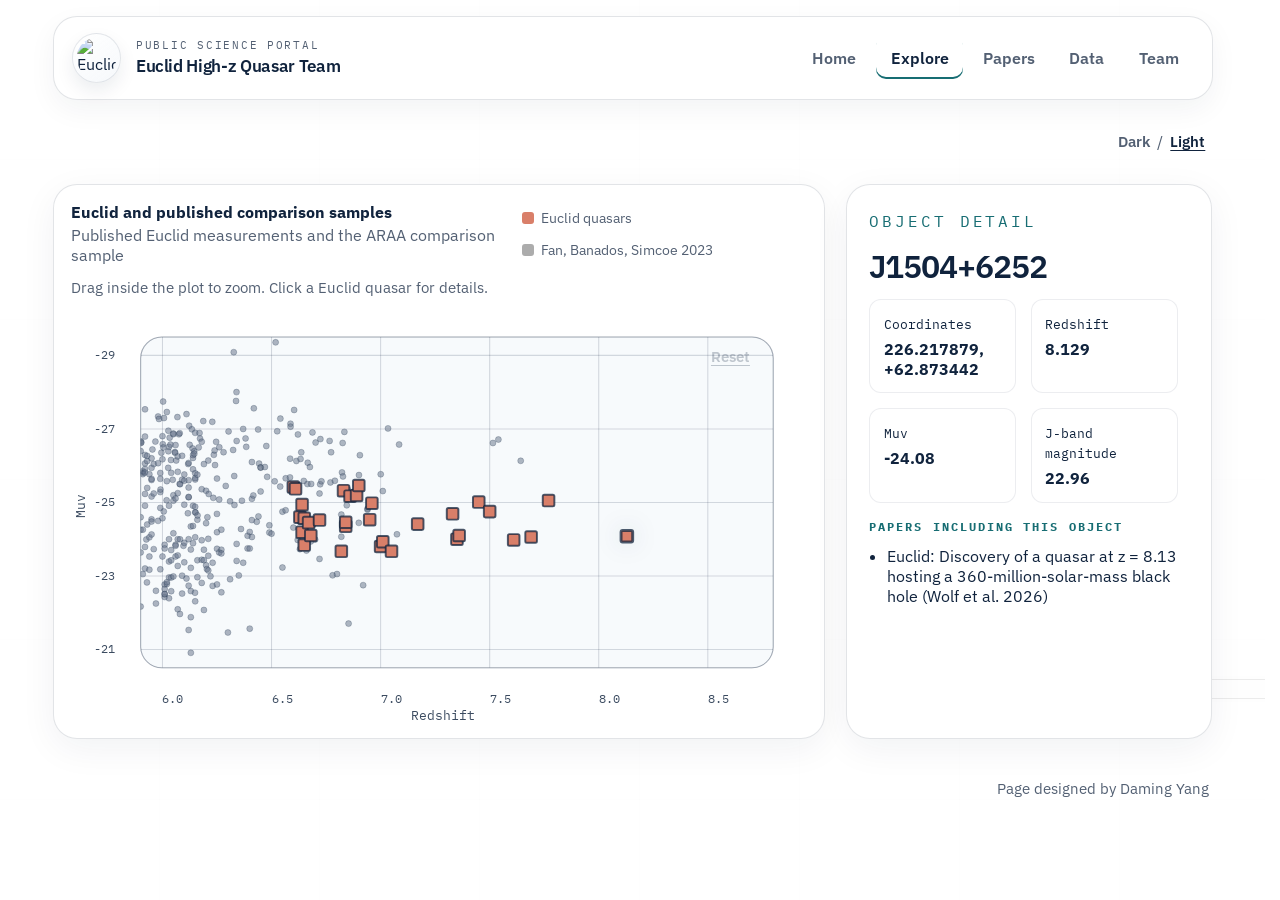
==== commit fbc8de9f: "Add the Wolf et al. discovery of J1504+6252 at z = 8.129" ====
--- a/explore.html
+++ b/explore.html
@@ -116,30 +116,30 @@
             <aside class="detail-card" id="quasar-detail">
               <div class="detail-card-scroll">
                 <p class="eyebrow">Object detail</p>
-                <h3>J1729+6410</h3>
+                <h3>J1504+6252</h3>
                 <div class="detail-grid">
                   <article>
                     <span>Coordinates</span>
-                    <strong>262.261445, +64.171690</strong>
+                    <strong>226.217879, +62.873442</strong>
                   </article>
                   <article>
                     <span>Redshift</span>
-                    <strong>7.77</strong>
+                    <strong>8.129</strong>
                   </article>
                   <article>
                     <span>Muv</span>
-                    <strong>-25.05</strong>
+                    <strong>-24.08</strong>
                   </article>
                   <article>
                     <span>J-band magnitude</span>
-                    <strong>22.02</strong>
+                    <strong>22.96</strong>
                   </article>
                 </div>
                 <div class="detail-linked-papers">
                   <h4 class="eyebrow">Papers including this object</h4>
                   <ul>
                     <li>
-                      <a href="papers.html#paper-yang-2026">Euclid: Discovery of 31 new quasars at 6.6 &lt; z &lt; 7.8 (Yang et al. 2026)</a>
+                      <a href="papers.html#paper-wolf-2026">Euclid: Discovery of a quasar at z = 8.13 hosting a 360-million-solar-mass black hole (Wolf et al. 2026)</a>
                     </li>
                   </ul>
                 </div>
